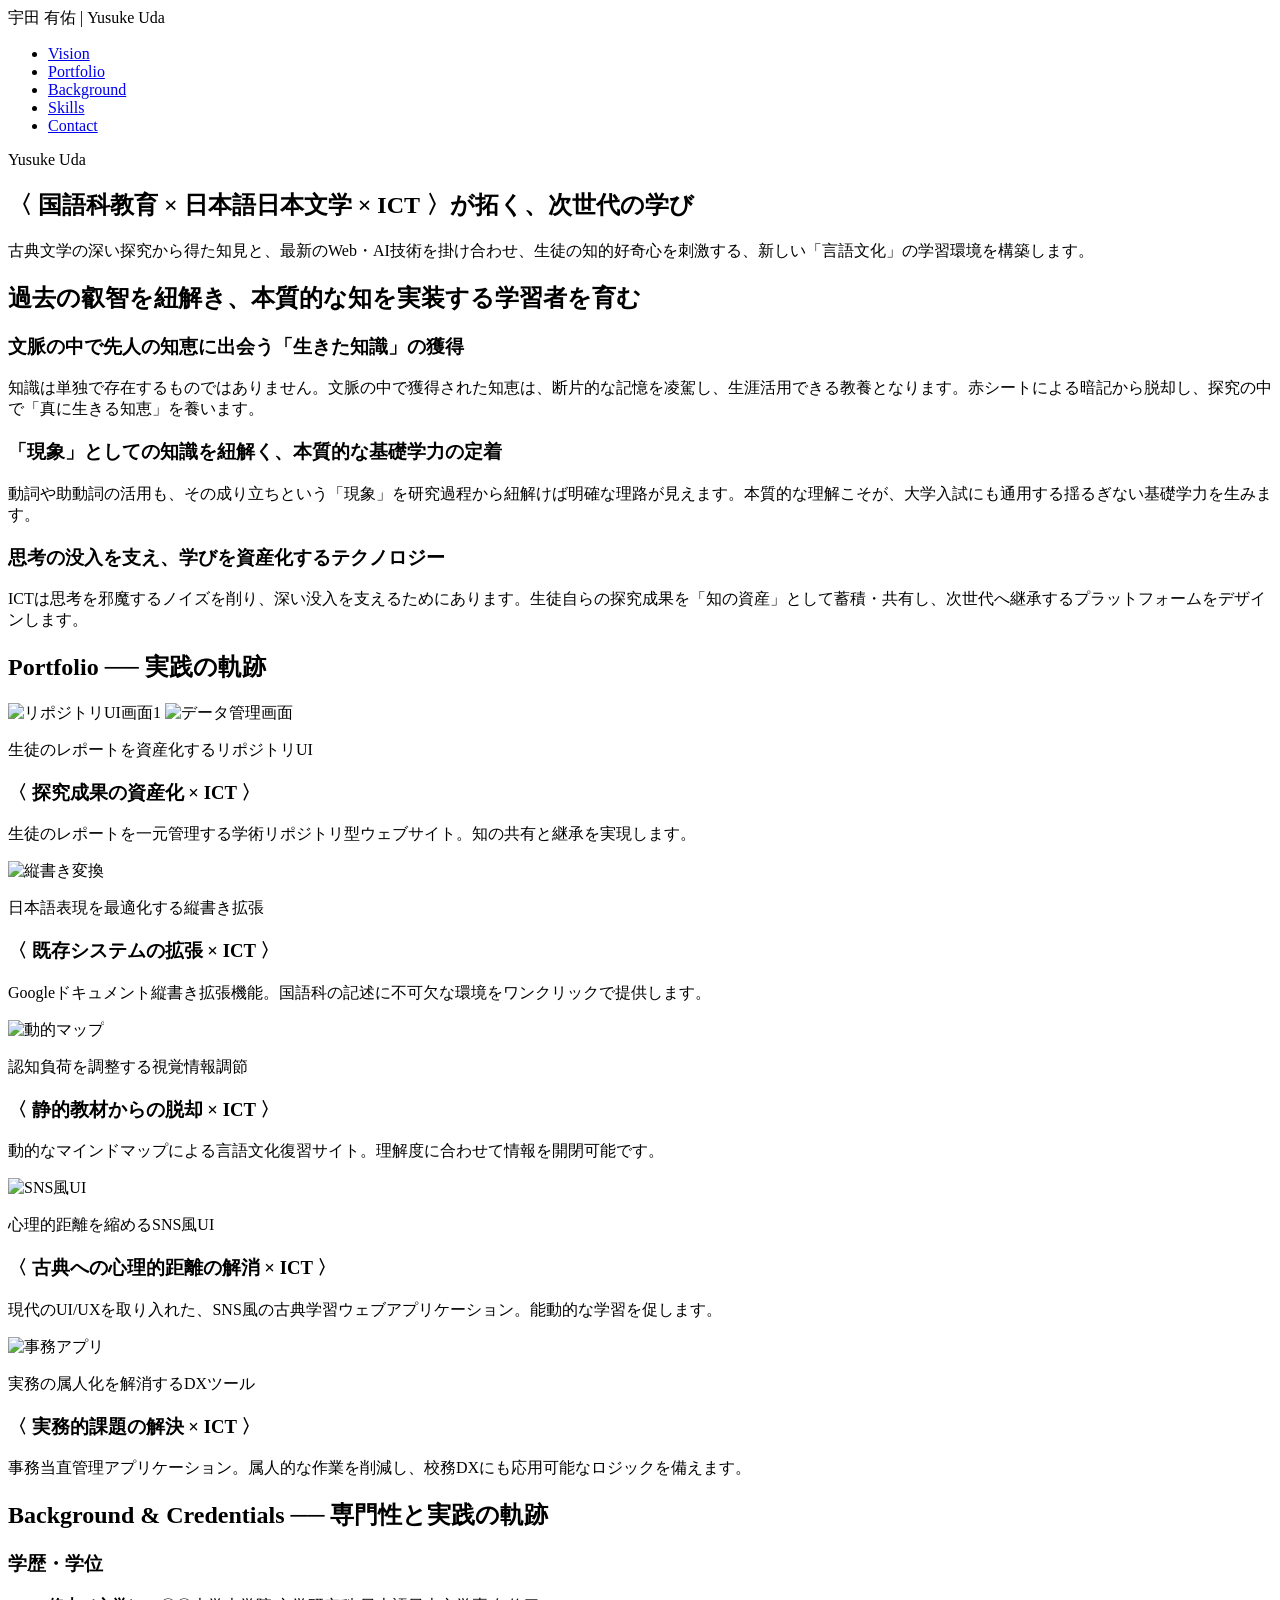
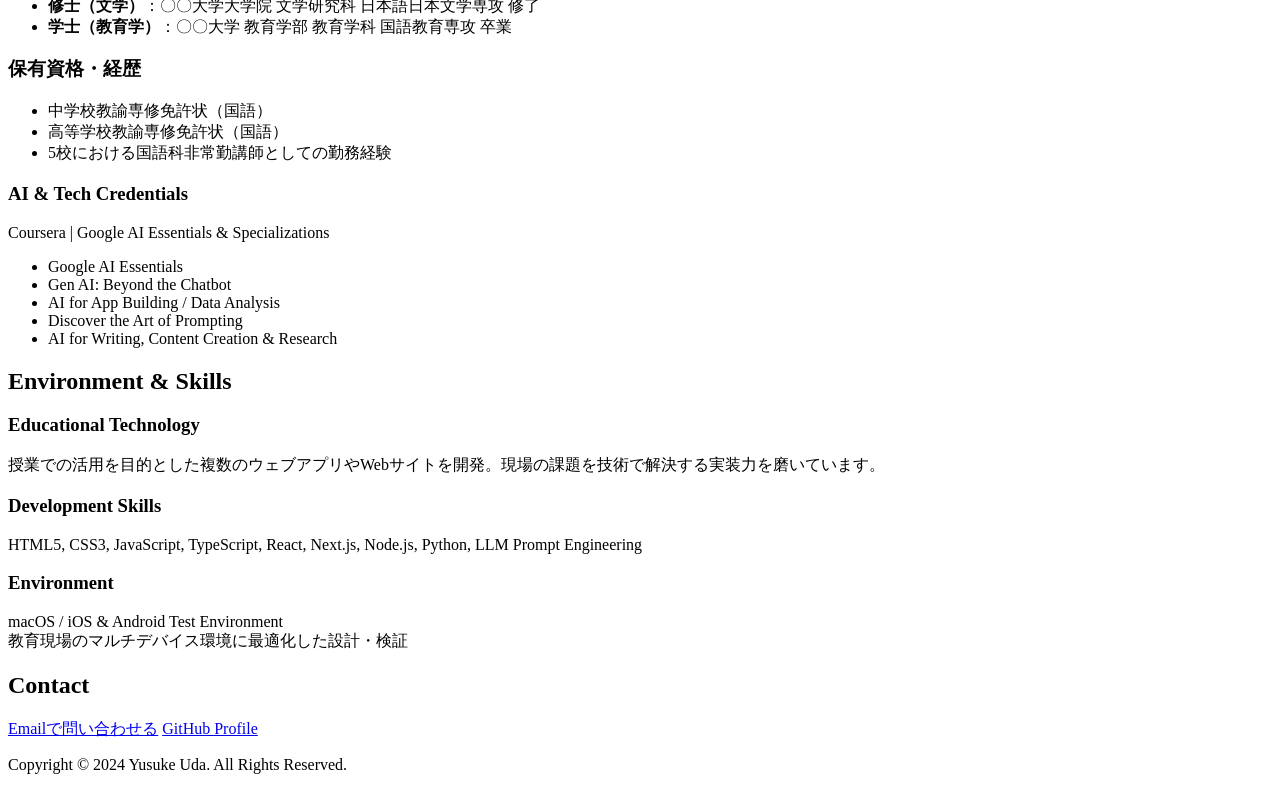
==== index.html @ 457e3902 "Add files via upload" ====
<!DOCTYPE html>
<html lang="ja">
<head>
    <meta charset="UTF-8">
    <meta name="viewport" content="width=device-width, initial-scale=1.0">
    <title>宇田 有佑 | Yusuke Uda - Portfolio</title>
    <!-- Google Fonts: Noto Serif JP (明朝) & Noto Sans JP (ゴシック) -->
    <link href="https://fonts.googleapis.com/css2?family=Noto+Sans+JP:wght@400;500;700&family=Noto+Serif+JP:wght@600;700&display=swap" rel="stylesheet">
    <link rel="stylesheet" href="css/style.css">
</head>
<body>

    <header id="header">
        <nav class="container">
            <div class="logo">宇田 有佑 | Yusuke Uda</div>
            <ul class="nav-links">
                <li><a href="#vision">Vision</a></li>
                <li><a href="#portfolio">Portfolio</a></li>
                <li><a href="#background">Background</a></li>
                <li><a href="#skills">Skills</a></li>
                <li><a href="#contact">Contact</a></li>
            </ul>
        </nav>
    </header>

    <main>
        <!-- 1. First View -->
        <section id="hero" class="fade-in">
            <div class="container">
                <p class="name-label">Yusuke Uda</p>
                <h1>〈 国語科教育 × 日本語日本文学 × ICT 〉が拓く、次世代の学び</h1>
                <p class="sub-copy">古典文学の深い探究から得た知見と、最新のWeb・AI技術を掛け合わせ、生徒の知的好奇心を刺激する、新しい「言語文化」の学習環境を構築します。</p>
            </div>
        </section>

        <!-- 2. Vision (教育理念) -->
        <section id="vision" class="fade-in">
            <div class="container">
                <h2 class="section-title">過去の叡智を紐解き、本質的な知を実装する学習者を育む</h2>
                <div class="vision-grid">
                    <article>
                        <h3>文脈の中で先人の知恵に出会う「生きた知識」の獲得</h3>
                        <p>知識は単独で存在するものではありません。文脈の中で獲得された知恵は、断片的な記憶を凌駕し、生涯活用できる教養となります。赤シートによる暗記から脱却し、探究の中で「真に生きる知恵」を養います。</p>
                    </article>
                    <article>
                        <h3>「現象」としての知識を紐解く、本質的な基礎学力の定着</h3>
                        <p>動詞や助動詞の活用も、その成り立ちという「現象」を研究過程から紐解けば明確な理路が見えます。本質的な理解こそが、大学入試にも通用する揺るぎない基礎学力を生みます。</p>
                    </article>
                    <article>
                        <h3>思考の没入を支え、学びを資産化するテクノロジー</h3>
                        <p>ICTは思考を邪魔するノイズを削り、深い没入を支えるためにあります。生徒自らの探究成果を「知の資産」として蓄積・共有し、次世代へ継承するプラットフォームをデザインします。</p>
                    </article>
                </div>
            </div>
        </section>

        <!-- 3. Portfolio (開発実績) -->
        <section id="portfolio" class="fade-in">
            <div class="container">
                <h2 class="section-title">Portfolio ── 実践の軌跡</h2>
                <div class="portfolio-grid">
                    
                    <!-- Project 1 -->
                    <article class="portfolio-card">
                        <div class="slider" data-current="0">
                            <div class="slides">
                                <img src="images/project1-1.png" alt="リポジトリUI画面1" class="active">
                                <img src="images/project1-2.png" alt="データ管理画面">
                            </div>
                            <p class="img-caption">生徒のレポートを資産化するリポジトリUI</p>
                        </div>
                        <div class="card-content">
                            <h3>〈 探究成果の資産化 × ICT 〉</h3>
                            <p>生徒のレポートを一元管理する学術リポジトリ型ウェブサイト。知の共有と継承を実現します。</p>
                        </div>
                    </article>

                    <!-- Project 2 -->
                    <article class="portfolio-card">
                        <div class="slider" data-current="0">
                            <div class="slides">
                                <img src="images/project2-1.png" alt="縦書き変換" class="active">
                            </div>
                            <p class="img-caption">日本語表現を最適化する縦書き拡張</p>
                        </div>
                        <div class="card-content">
                            <h3>〈 既存システムの拡張 × ICT 〉</h3>
                            <p>Googleドキュメント縦書き拡張機能。国語科の記述に不可欠な環境をワンクリックで提供します。</p>
                        </div>
                    </article>

                    <!-- Project 3 -->
                    <article class="portfolio-card">
                        <div class="slider" data-current="0">
                            <div class="slides">
                                <img src="images/project3-1.png" alt="動的マップ" class="active">
                            </div>
                            <p class="img-caption">認知負荷を調整する視覚情報調節</p>
                        </div>
                        <div class="card-content">
                            <h3>〈 静的教材からの脱却 × ICT 〉</h3>
                            <p>動的なマインドマップによる言語文化復習サイト。理解度に合わせて情報を開閉可能です。</p>
                        </div>
                    </article>

                    <!-- Project 4 -->
                    <article class="portfolio-card">
                        <div class="slider" data-current="0">
                            <div class="slides">
                                <img src="images/project4-1.png" alt="SNS風UI" class="active">
                            </div>
                            <p class="img-caption">心理的距離を縮めるSNS風UI</p>
                        </div>
                        <div class="card-content">
                            <h3>〈 古典への心理的距離の解消 × ICT 〉</h3>
                            <p>現代のUI/UXを取り入れた、SNS風の古典学習ウェブアプリケーション。能動的な学習を促します。</p>
                        </div>
                    </article>

                    <!-- Project 5 -->
                    <article class="portfolio-card">
                        <div class="slider" data-current="0">
                            <div class="slides">
                                <img src="images/project5-1.png" alt="事務アプリ" class="active">
                            </div>
                            <p class="img-caption">実務の属人化を解消するDXツール</p>
                        </div>
                        <div class="card-content">
                            <h3>〈 実務的課題の解決 × ICT 〉</h3>
                            <p>事務当直管理アプリケーション。属人的な作業を削減し、校務DXにも応用可能なロジックを備えます。</p>
                        </div>
                    </article>

                </div>
            </div>
        </section>

       <!-- 4. Background & Credentials (バッジ埋め込み版) -->
<section id="background" class="fade-in">
    <div class="container">
        <h2 class="section-title">Background & Credentials ── 専門性と実践の軌跡</h2>
        <div class="credentials-list">
            <div class="cred-item">
                <h3>学歴・学位</h3>
                <ul>
                    <li><strong>修士（文学）</strong>：〇〇大学大学院 文学研究科 日本語日本文学専攻 修了</li>
                    <li><strong>学士（教育学）</strong>：〇〇大学 教育学部 教育学科 国語教育専攻 卒業</li>
                </ul>
            </div>
            <div class="cred-item">
                <h3>保有資格・経歴</h3>
                <ul>
                    <li>中学校教諭専修免許状（国語）</li>
                    <li>高等学校教諭専修免許状（国語）</li>
                    <li>5校における国語科非常勤講師としての勤務経験</li>
                </ul>
            </div>
            <div class="cred-item">
                <h3>AI & Tech Credentials</h3>
                <p class="subtitle">Coursera | Google AI Essentials & Specializations</p>
                
                <!-- Credly Badge Embed Start -->
                <div class="badge-container">
                    <div data-iframe-width="150" data-iframe-height="270" data-share-badge-id="fdac26df-d97f-4123-9ffb-f819ead2f6f4" data-share-badge-host="https://www.credly.com"></div>
                    <script type="text/javascript" async src="//cdn.credly.com/assets/utilities/embed.js"></script>
                </div>
                <!-- Credly Badge Embed End -->

                <ul class="mini-list">
                    <li>Google AI Essentials</li>
                    <li>Gen AI: Beyond the Chatbot</li>
                    <li>AI for App Building / Data Analysis</li>
                    <li>Discover the Art of Prompting</li>
                    <li>AI for Writing, Content Creation & Research</li>
                </ul>
            </div>
        </div>
    </div>
</section>

        <!-- 5. Environment & Skills -->
        <section id="skills" class="fade-in">
            <div class="container">
                <h2 class="section-title">Environment & Skills</h2>
                <div class="skills-grid">
                    <div class="skill-group">
                        <h3>Educational Technology</h3>
                        <p>授業での活用を目的とした複数のウェブアプリやWebサイトを開発。現場の課題を技術で解決する実装力を磨いています。</p>
                    </div>
                    <div class="skill-group">
                        <h3>Development Skills</h3>
                        <p>HTML5, CSS3, JavaScript, TypeScript, React, Next.js, Node.js, Python, LLM Prompt Engineering</p>
                    </div>
                    <div class="skill-group">
                        <h3>Environment</h3>
                        <p>macOS / iOS & Android Test Environment<br>教育現場のマルチデバイス環境に最適化した設計・検証</p>
                    </div>
                </div>
            </div>
        </section>

        <!-- 6. Contact -->
        <section id="contact" class="fade-in">
            <div class="container">
                <h2 class="section-title">Contact</h2>
                <div class="contact-links">
                    <a href="mailto:your-email@example.com" class="btn">Emailで問い合わせる</a>
                    <a href="https://github.com/your-username" target="_blank" class="github-link">GitHub Profile</a>
                </div>
            </div>
        </section>
    </main>

    <footer>
        <div class="container">
            <p>Copyright &copy; 2024 Yusuke Uda. All Rights Reserved.</p>
        </div>
    </footer>

    <script src="js/script.js"></script>
</body>
</html>
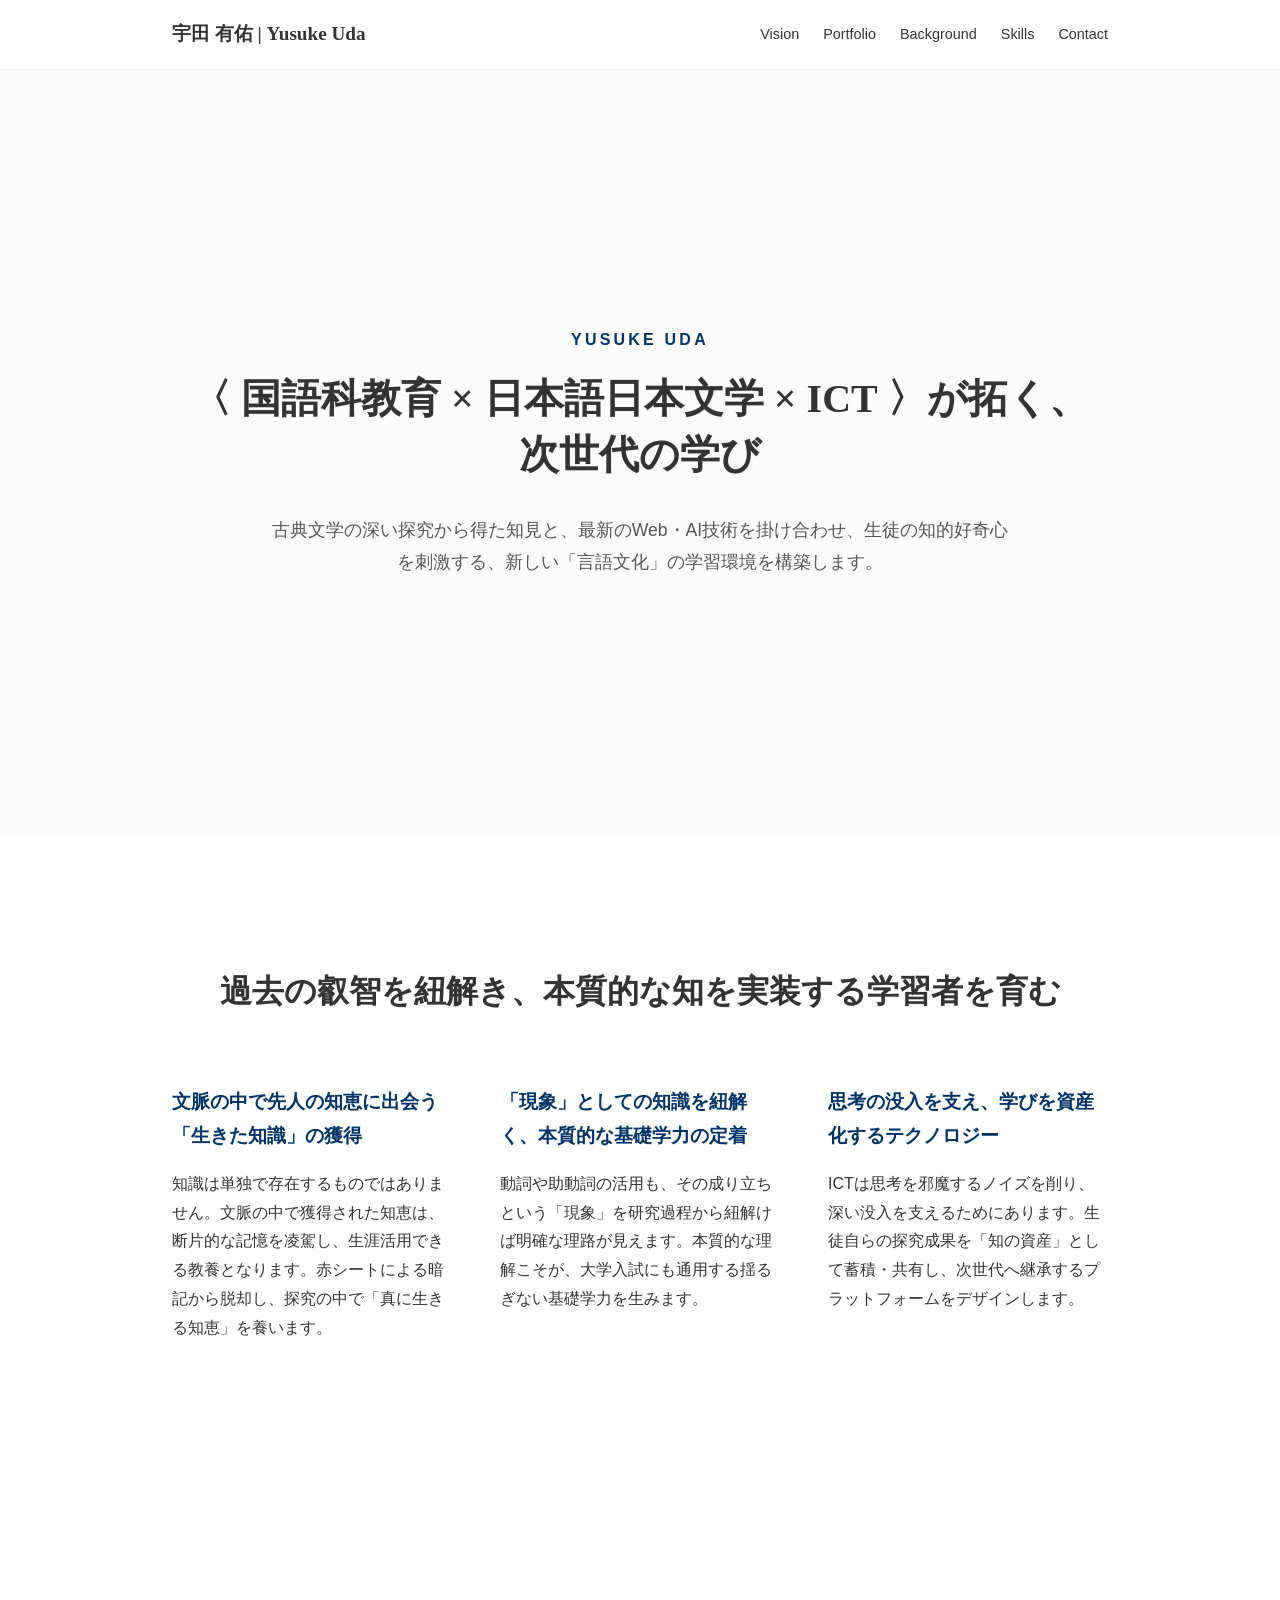
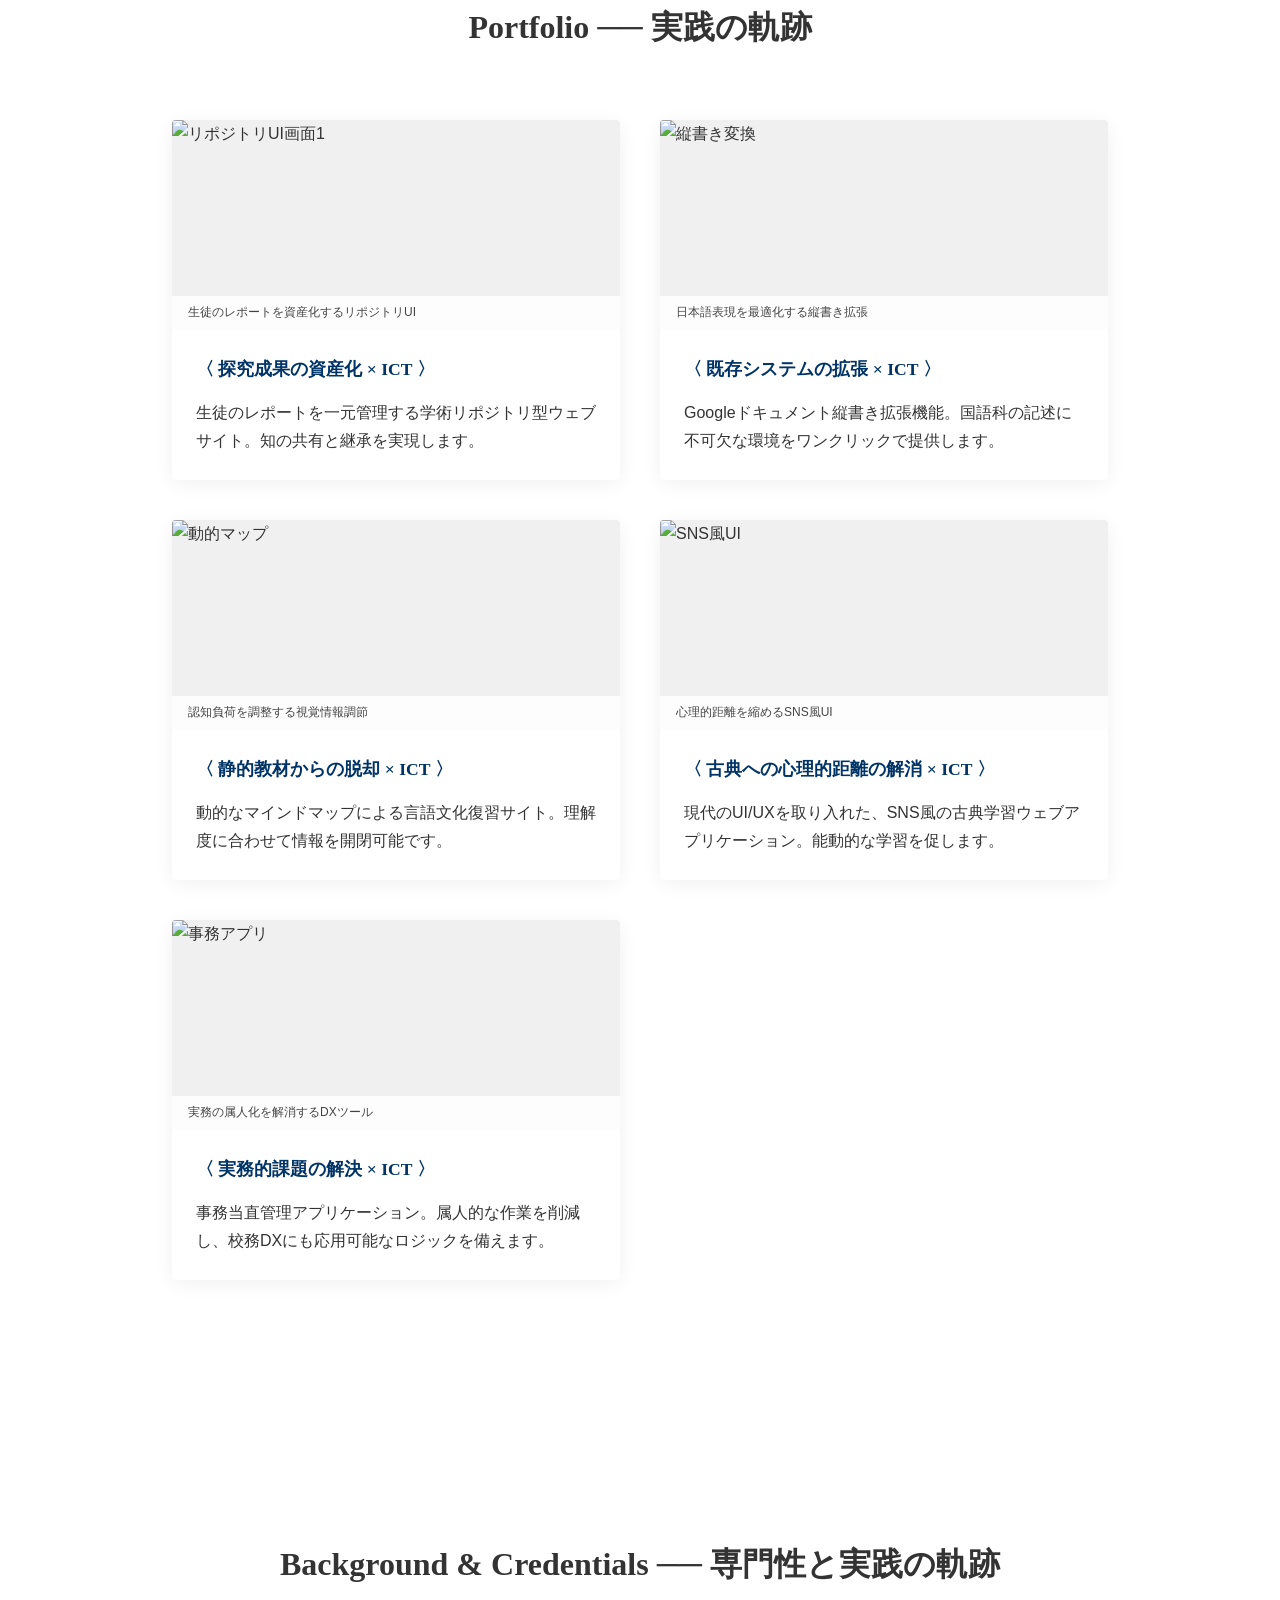
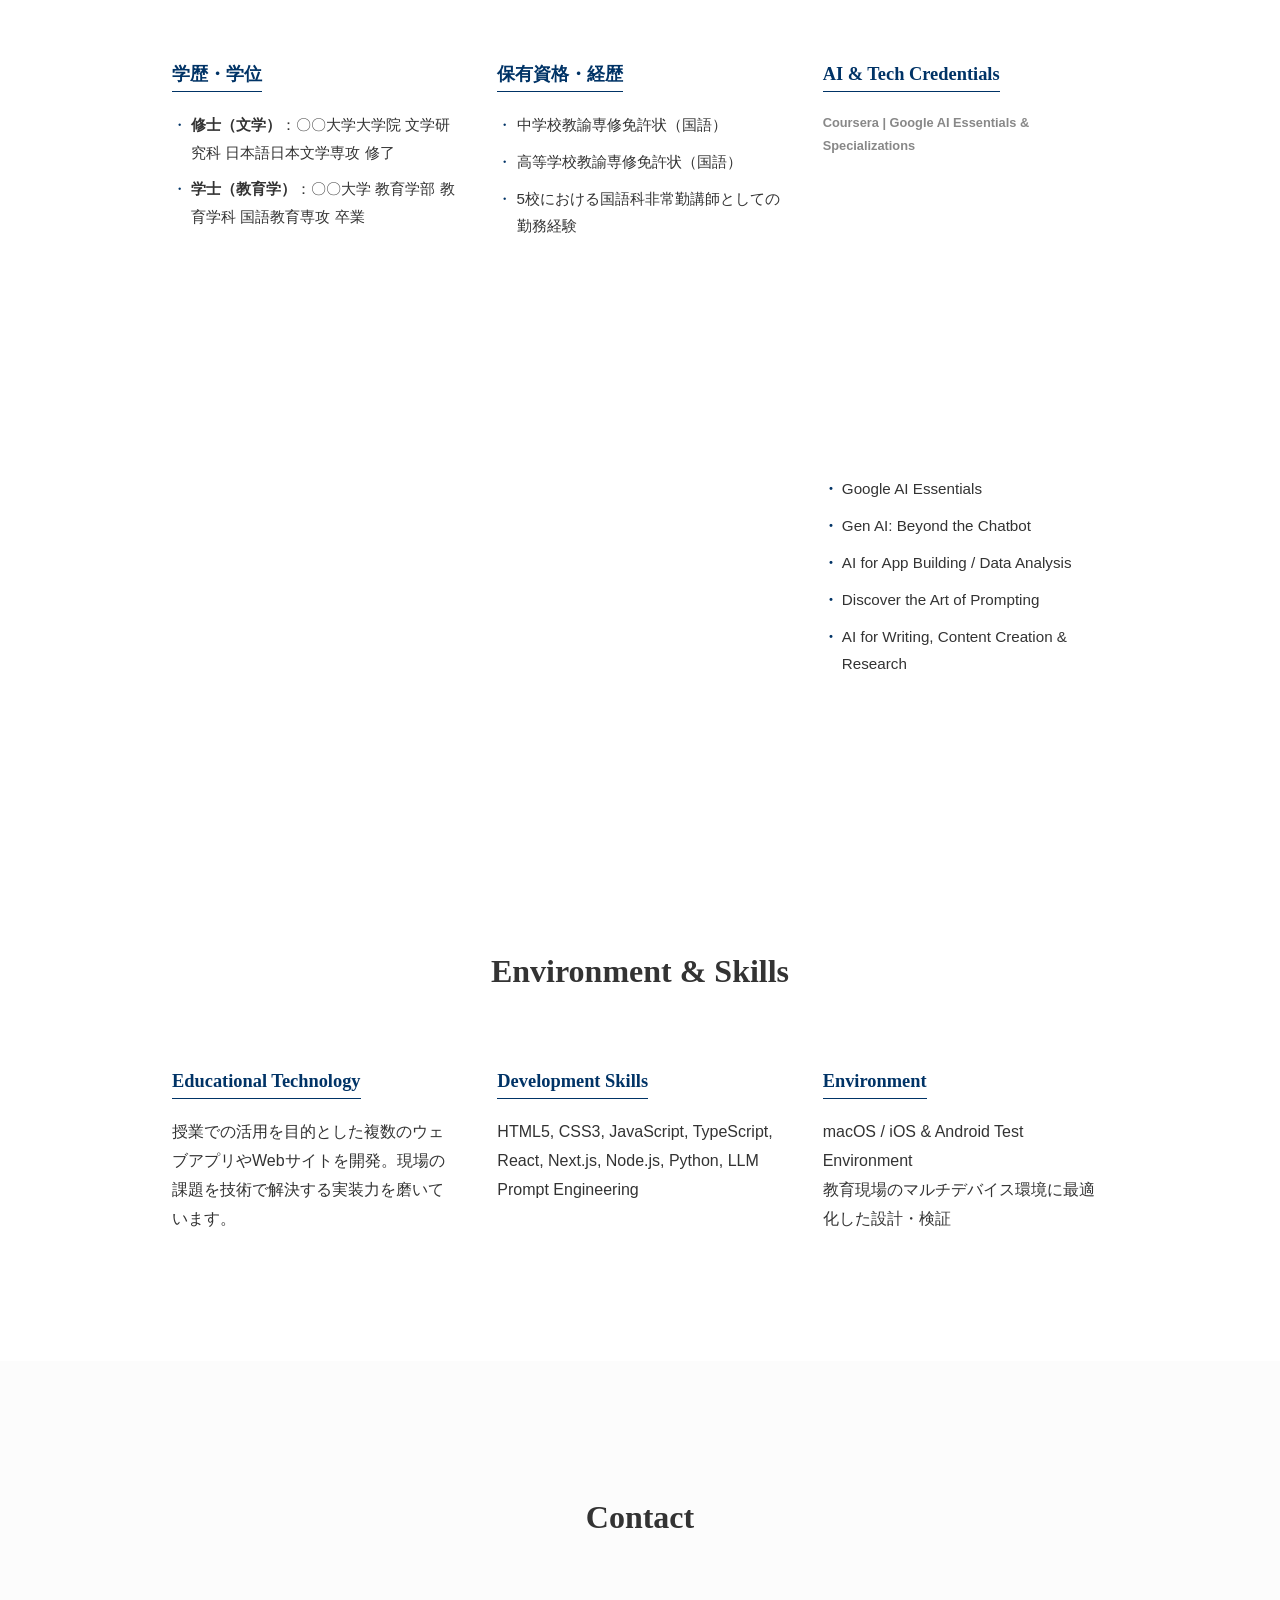
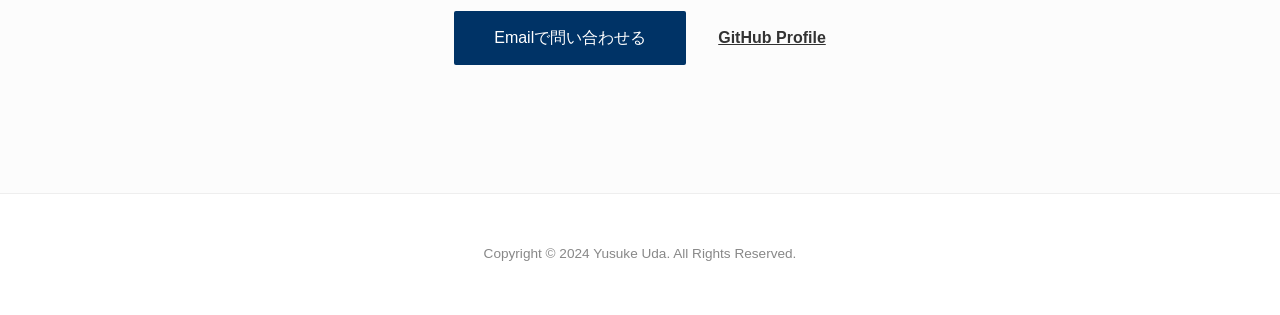
==== commit 031728b1: "Rename main.html to index.html" ====
--- a/index.html
+++ b/index.html
@@ -219,4 +219,4 @@
 
     <script src="js/script.js"></script>
 </body>
-</html>+</html>
--- a/css/style.css
+++ b/css/style.css
@@ -0,0 +1,178 @@
+/* Reset & Base */
+* { margin: 0; padding: 0; box-sizing: border-box; }
+html { scroll-behavior: smooth; }
+
+body {
+    background-color: #ffffff;
+    color: #333333;
+    line-height: 1.8;
+    font-family: 'Noto Sans JP', sans-serif;
+}
+
+.container {
+    max-width: 1000px;
+    margin: 0 auto;
+    padding: 0 2rem;
+}
+
+h1, h2, h3, .logo {
+    font-family: 'Noto Serif JP', serif;
+}
+
+/* Header */
+header {
+    width: 100%;
+    height: 70px;
+    background: rgba(255, 255, 255, 0.95);
+    display: flex;
+    align-items: center;
+    position: sticky;
+    top: 0;
+    z-index: 1000;
+    border-bottom: 1px solid #eee;
+}
+
+header nav {
+    display: flex;
+    justify-content: space-between;
+    align-items: center;
+    width: 100%;
+}
+
+.logo { font-size: 1.2rem; font-weight: bold; color: #333; }
+
+.nav-links {
+    display: flex;
+    list-style: none;
+    gap: 1.5rem;
+}
+
+.nav-links a {
+    text-decoration: none;
+    color: #333;
+    font-size: 0.9rem;
+    transition: color 0.3s;
+}
+
+.nav-links a:hover { color: #003366; }
+
+/* Sections */
+section { padding: 8rem 0; }
+.section-title {
+    font-size: 2rem;
+    margin-bottom: 4rem;
+    text-align: center;
+    color: #333;
+}
+
+/* Hero */
+#hero {
+    height: 85vh;
+    display: flex;
+    align-items: center;
+    text-align: center;
+    background-color: #fcfcfc;
+}
+
+#hero h1 { font-size: 2.5rem; margin-bottom: 2rem; line-height: 1.4; }
+.name-label { color: #003366; font-weight: bold; letter-spacing: 0.2rem; margin-bottom: 1rem; text-transform: uppercase; }
+.sub-copy { max-width: 750px; margin: 0 auto; font-size: 1.1rem; color: #555; }
+
+/* Vision Grid */
+.vision-grid {
+    display: grid;
+    grid-template-columns: repeat(auto-fit, minmax(280px, 1fr));
+    gap: 3rem;
+}
+
+.vision-grid h3 { font-size: 1.2rem; margin-bottom: 1rem; color: #003366; }
+
+/* Portfolio Grid */
+.portfolio-grid {
+    display: grid;
+    grid-template-columns: repeat(auto-fit, minmax(300px, 1fr));
+    gap: 2.5rem;
+}
+
+.portfolio-card {
+    background: #fff;
+    border-radius: 4px;
+    box-shadow: 0 4px 20px rgba(0,0,0,0.06);
+    overflow: hidden;
+    transition: transform 0.3s ease;
+}
+
+.portfolio-card:hover { transform: translateY(-8px); }
+
+.slider { position: relative; height: 210px; background: #f0f0f0; overflow: hidden; }
+
+.slides img {
+    width: 100%; height: 100%; object-fit: cover;
+    position: absolute; opacity: 0; transition: opacity 1s ease-in-out;
+}
+
+.slides img.active { opacity: 1; }
+
+.img-caption {
+    position: absolute; bottom: 0; width: 100%;
+    background: rgba(255,255,255,0.85);
+    font-size: 0.75rem; padding: 0.4rem 1rem; color: #444;
+}
+
+.card-content { padding: 1.5rem; }
+.card-content h3 { font-size: 1.1rem; margin-bottom: 0.8rem; color: #003366; }
+
+/* Background & Skills Lists */
+.credentials-list, .skills-grid {
+    display: grid;
+    grid-template-columns: repeat(auto-fit, minmax(280px, 1fr));
+    gap: 2.5rem;
+}
+
+.cred-item h3, .skill-group h3 {
+    font-size: 1.15rem; color: #003366; margin-bottom: 1.2rem;
+    border-bottom: 1.5px solid #003366; display: inline-block;
+}
+
+.cred-item ul li, .mini-list li {
+    margin-bottom: 0.6rem; font-size: 0.95rem; list-style: none; position: relative; padding-left: 1.2rem;
+}
+
+.cred-item ul li::before { content: "・"; position: absolute; left: 0; color: #003366; }
+.mini-list li::before { content: "✓"; position: absolute; left: 0; color: #003366; font-weight: bold; }
+
+.subtitle { font-size: 0.8rem; color: #888; margin-bottom: 0.8rem; font-weight: bold; }
+
+/* Contact */
+#contact { text-align: center; background: #fcfcfc; }
+.contact-links { display: flex; justify-content: center; align-items: center; gap: 2rem; margin-top: 2rem; }
+.btn {
+    padding: 0.8rem 2.5rem; background: #003366; color: #fff;
+    text-decoration: none; border-radius: 2px; transition: background 0.3s;
+}
+.btn:hover { background: #004a94; }
+.github-link { color: #333; font-weight: bold; }
+/* バッジ表示用の調整 */
+.badge-container {
+    margin: 1.5rem 0;
+    display: flex;
+    justify-content: flex-start; /* 左寄せ。中央なら center */
+    min-height: 270px; /* 読み込み前のガタつき防止 */
+}
+
+/* AIリストの微調整（バッジがあるため少し余裕を持たせる） */
+.mini-list {
+    margin-top: 1rem;
+}
+/* Animations */
+.fade-in { opacity: 0; transform: translateY(30px); transition: opacity 1.2s ease-out, transform 1.2s ease-out; }
+.fade-in.appear { opacity: 1; transform: translateY(0); }
+
+/* Footer */
+footer { padding: 3rem 0; text-align: center; border-top: 1px solid #eee; font-size: 0.85rem; color: #888; }
+
+/* Mobile */
+@media (max-width: 768px) {
+    #hero h1 { font-size: 1.8rem; }
+    .nav-links { display: none; }
+}
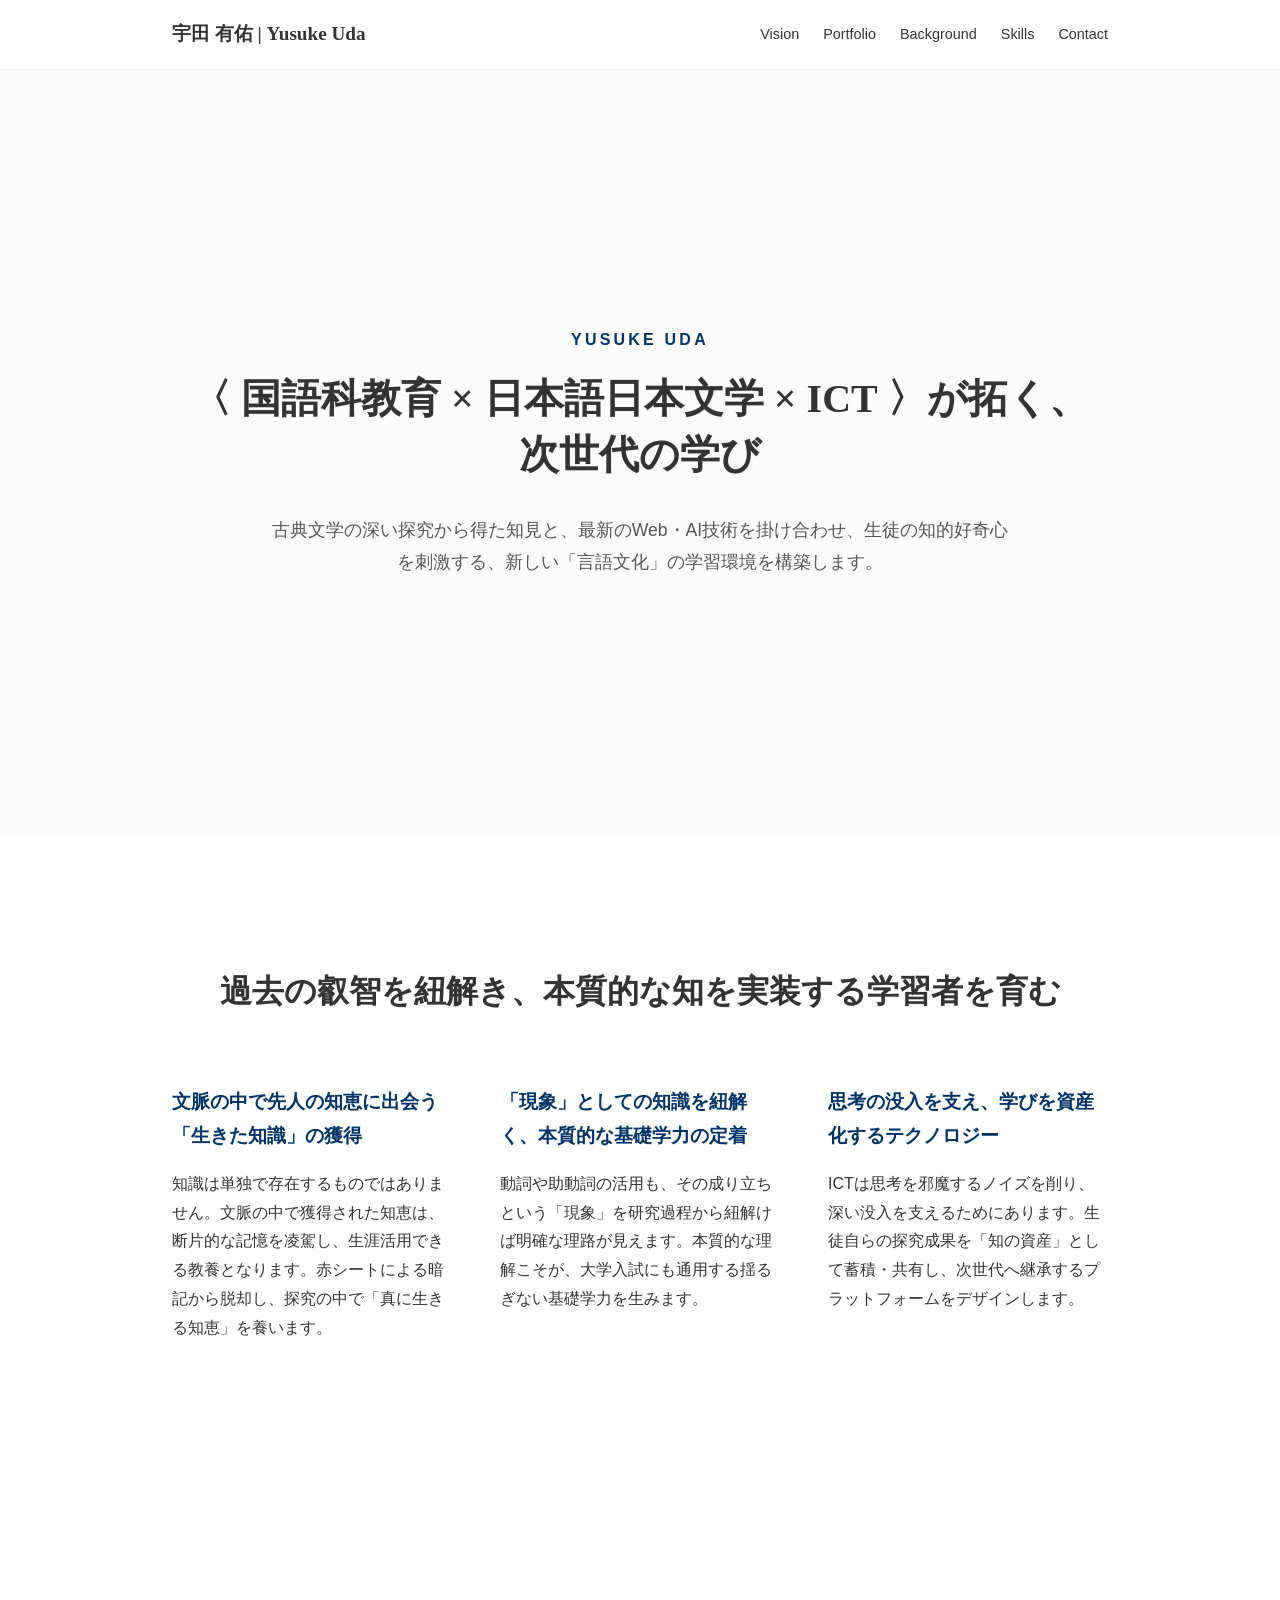
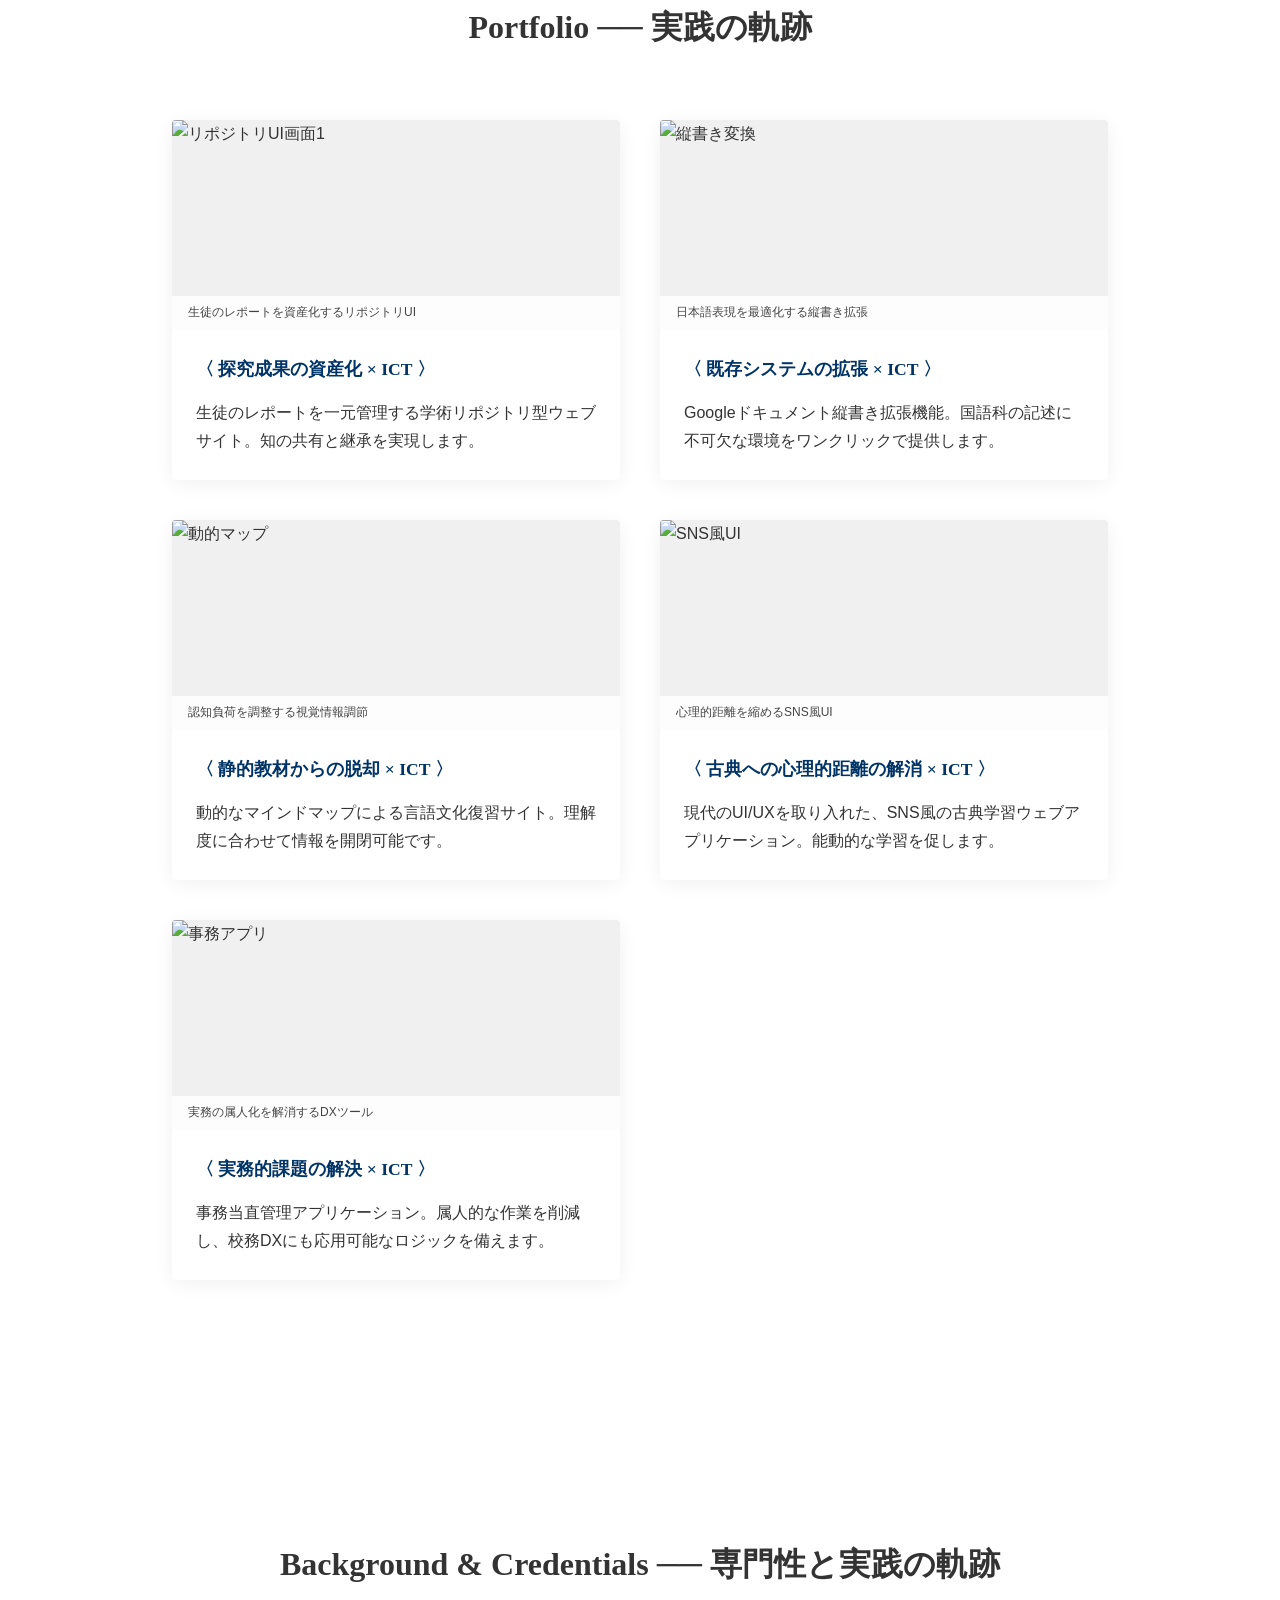
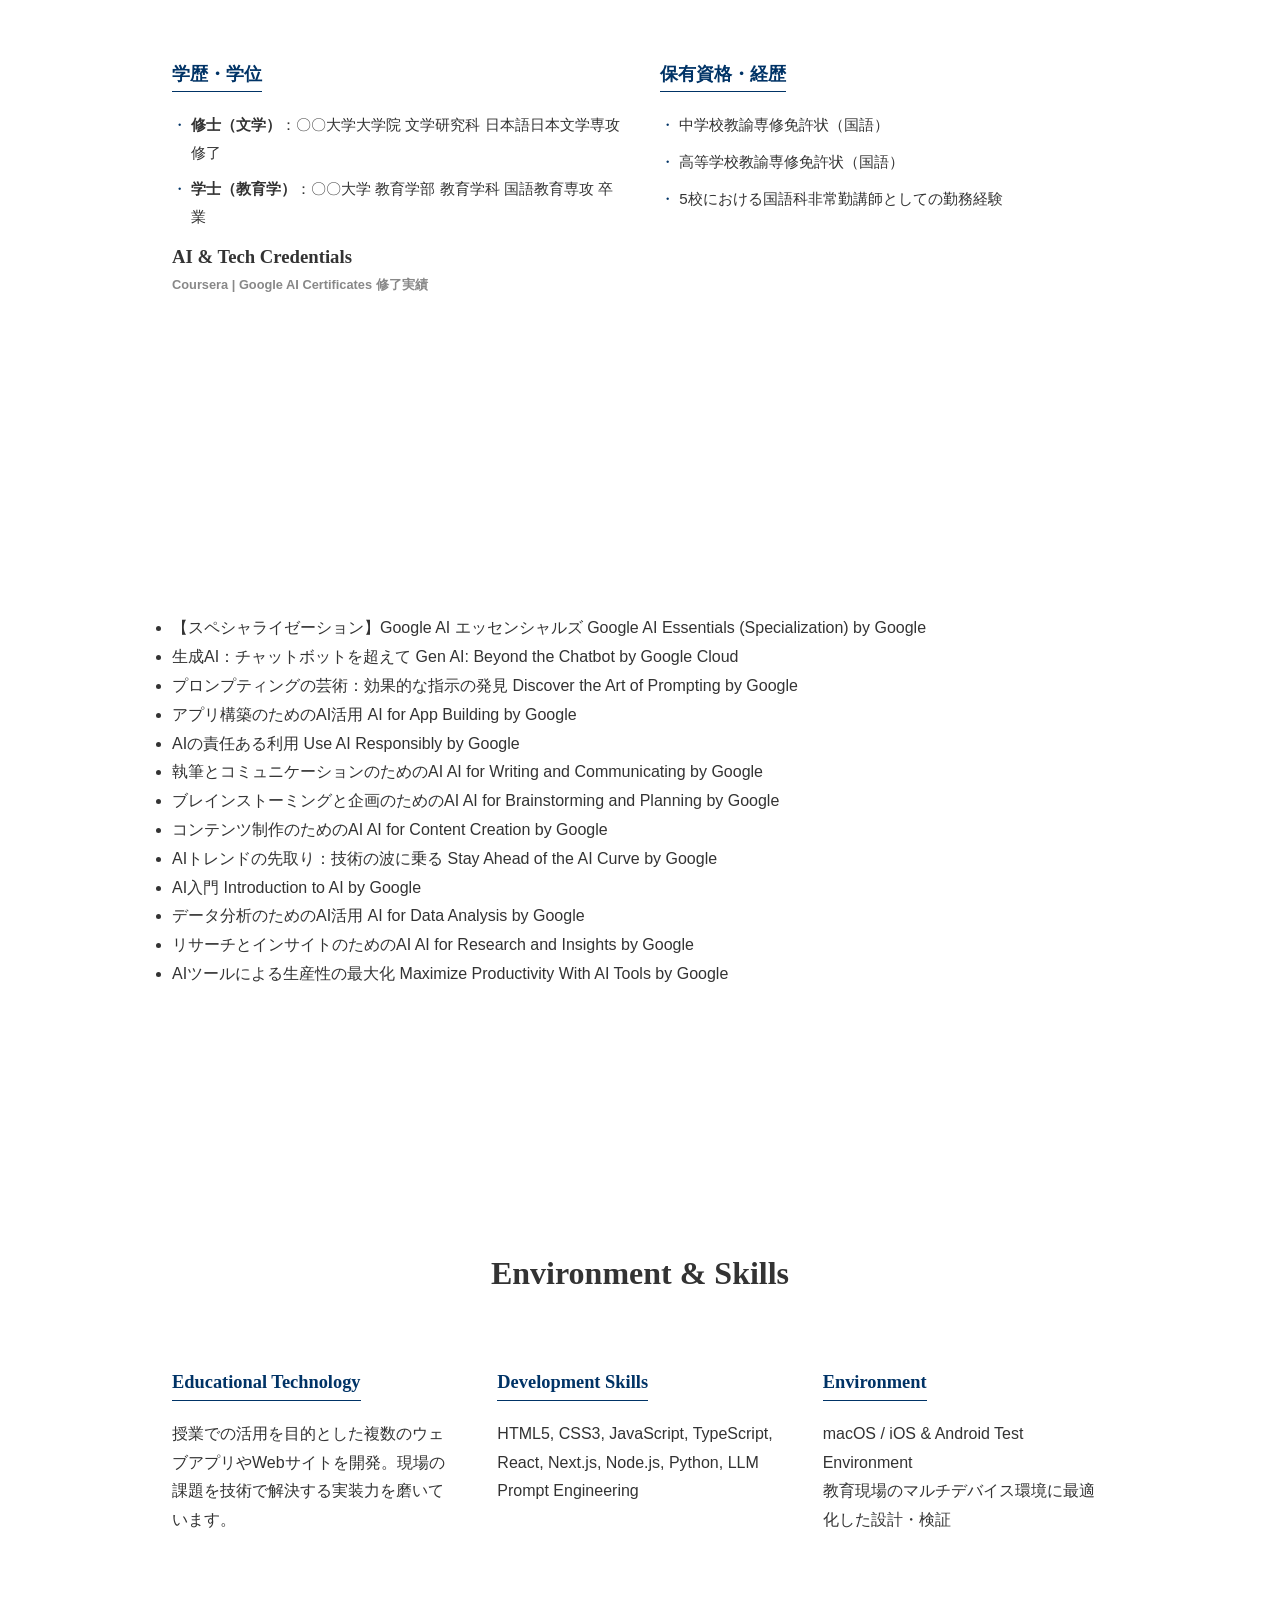
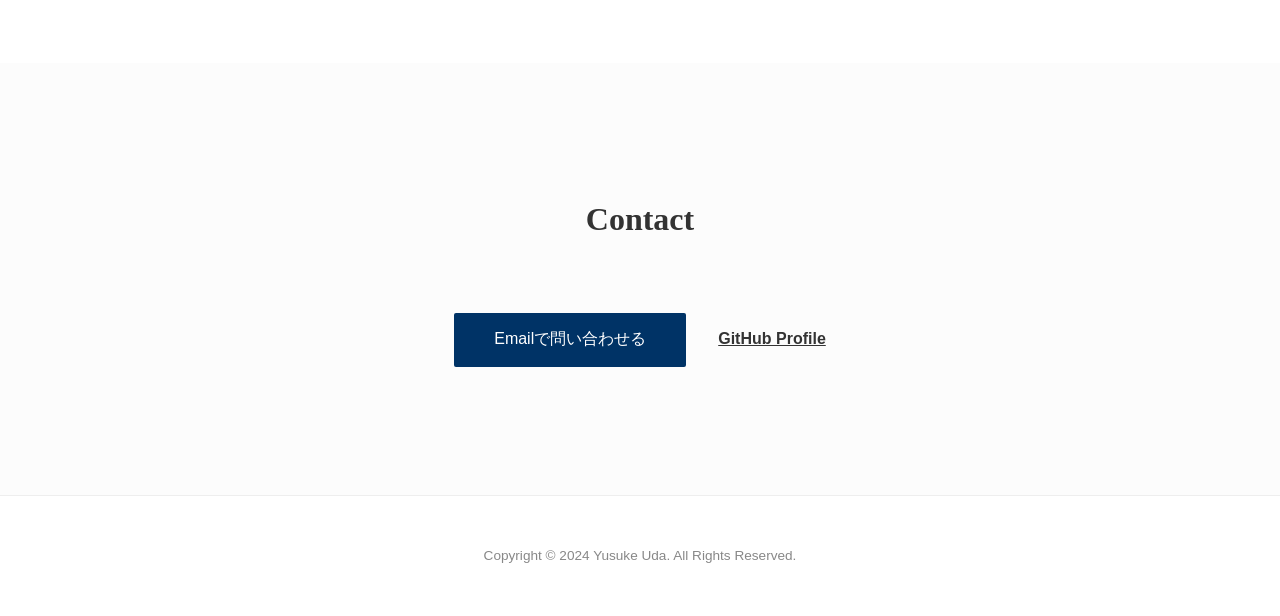
==== commit 36dc7457: "Update index.html" ====
--- a/index.html
+++ b/index.html
@@ -135,48 +135,104 @@
             </div>
         </section>
 
-       <!-- 4. Background & Credentials (バッジ埋め込み版) -->
-<section id="background" class="fade-in">
-    <div class="container">
-        <h2 class="section-title">Background & Credentials ── 専門性と実践の軌跡</h2>
-        <div class="credentials-list">
-            <div class="cred-item">
-                <h3>学歴・学位</h3>
-                <ul>
-                    <li><strong>修士（文学）</strong>：〇〇大学大学院 文学研究科 日本語日本文学専攻 修了</li>
-                    <li><strong>学士（教育学）</strong>：〇〇大学 教育学部 教育学科 国語教育専攻 卒業</li>
-                </ul>
-            </div>
-            <div class="cred-item">
-                <h3>保有資格・経歴</h3>
-                <ul>
-                    <li>中学校教諭専修免許状（国語）</li>
-                    <li>高等学校教諭専修免許状（国語）</li>
-                    <li>5校における国語科非常勤講師としての勤務経験</li>
-                </ul>
-            </div>
-            <div class="cred-item">
-                <h3>AI & Tech Credentials</h3>
-                <p class="subtitle">Coursera | Google AI Essentials & Specializations</p>
+        <!-- 4. Background & Credentials -->
+        <section id="background" class="fade-in">
+            <div class="container">
+                <h2 class="section-title">Background & Credentials ── 専門性と実践の軌跡</h2>
                 
-                <!-- Credly Badge Embed Start -->
-                <div class="badge-container">
-                    <div data-iframe-width="150" data-iframe-height="270" data-share-badge-id="fdac26df-d97f-4123-9ffb-f819ead2f6f4" data-share-badge-host="https://www.credly.com"></div>
-                    <script type="text/javascript" async src="//cdn.credly.com/assets/utilities/embed.js"></script>
-                </div>
-                <!-- Credly Badge Embed End -->
-
-                <ul class="mini-list">
-                    <li>Google AI Essentials</li>
-                    <li>Gen AI: Beyond the Chatbot</li>
-                    <li>AI for App Building / Data Analysis</li>
-                    <li>Discover the Art of Prompting</li>
-                    <li>AI for Writing, Content Creation & Research</li>
-                </ul>
-            </div>
-        </div>
-    </div>
-</section>
+                <div class="credentials-list">
+                    <div class="cred-item">
+                        <h3>学歴・学位</h3>
+                        <ul>
+                            <li><strong>修士（文学）</strong>：〇〇大学大学院 文学研究科 日本語日本文学専攻 修了</li>
+                            <li><strong>学士（教育学）</strong>：〇〇大学 教育学部 教育学科 国語教育専攻 卒業</li>
+                        </ul>
+                    </div>
+                    
+                    <div class="cred-item">
+                        <h3>保有資格・経歴</h3>
+                        <ul>
+                            <li>中学校教諭専修免許状（国語）</li>
+                            <li>高等学校教諭専修免許状（国語）</li>
+                            <li>5校における国語科非常勤講師としての勤務経験</li>
+                        </ul>
+                    </div>
+                </div>
+
+                <!-- AI Credentials (バッジと多言語リスト) -->
+                <div class="ai-credentials-container">
+                    <h3>AI & Tech Credentials</h3>
+                    <p class="subtitle">Coursera | Google AI Certificates 修了実績</p>
+                    
+                    <div class="ai-credentials-layout">
+                        <div class="badge-column">
+                            <div class="badge-container">
+                                <!-- Credly Badge -->
+                                <div data-iframe-width="150" data-iframe-height="270" data-share-badge-id="fdac26df-d97f-4123-9ffb-f819ead2f6f4" data-share-badge-host="https://www.credly.com"></div>
+                                <script type="text/javascript" async src="https://cdn.credly.com/assets/utilities/embed.js"></script>
+                            </div>
+                        </div>
+
+                        <div class="list-column">
+                            <ul class="detailed-ai-list">
+                                <li>
+                                    <span class="jp-context">【スペシャライゼーション】Google AI エッセンシャルズ</span>
+                                    <span class="en-title">Google AI Essentials (Specialization) by Google</span>
+                                </li>
+                                <li>
+                                    <span class="jp-context">生成AI：チャットボットを超えて</span>
+                                    <span class="en-title">Gen AI: Beyond the Chatbot by Google Cloud</span>
+                                </li>
+                                <li>
+                                    <span class="jp-context">プロンプティングの芸術：効果的な指示の発見</span>
+                                    <span class="en-title">Discover the Art of Prompting by Google</span>
+                                </li>
+                                <li>
+                                    <span class="jp-context">アプリ構築のためのAI活用</span>
+                                    <span class="en-title">AI for App Building by Google</span>
+                                </li>
+                                <li>
+                                    <span class="jp-context">AIの責任ある利用</span>
+                                    <span class="en-title">Use AI Responsibly by Google</span>
+                                </li>
+                                <li>
+                                    <span class="jp-context">執筆とコミュニケーションのためのAI</span>
+                                    <span class="en-title">AI for Writing and Communicating by Google</span>
+                                </li>
+                                <li>
+                                    <span class="jp-context">ブレインストーミングと企画のためのAI</span>
+                                    <span class="en-title">AI for Brainstorming and Planning by Google</span>
+                                </li>
+                                <li>
+                                    <span class="jp-context">コンテンツ制作のためのAI</span>
+                                    <span class="en-title">AI for Content Creation by Google</span>
+                                </li>
+                                <li>
+                                    <span class="jp-context">AIトレンドの先取り：技術の波に乗る</span>
+                                    <span class="en-title">Stay Ahead of the AI Curve by Google</span>
+                                </li>
+                                <li>
+                                    <span class="jp-context">AI入門</span>
+                                    <span class="en-title">Introduction to AI by Google</span>
+                                </li>
+                                <li>
+                                    <span class="jp-context">データ分析のためのAI活用</span>
+                                    <span class="en-title">AI for Data Analysis by Google</span>
+                                </li>
+                                <li>
+                                    <span class="jp-context">リサーチとインサイトのためのAI</span>
+                                    <span class="en-title">AI for Research and Insights by Google</span>
+                                </li>
+                                <li>
+                                    <span class="jp-context">AIツールによる生産性の最大化</span>
+                                    <span class="en-title">Maximize Productivity With AI Tools by Google</span>
+                                </li>
+                            </ul>
+                        </div>
+                    </div>
+                </div>
+            </div>
+        </section>
 
         <!-- 5. Environment & Skills -->
         <section id="skills" class="fade-in">
